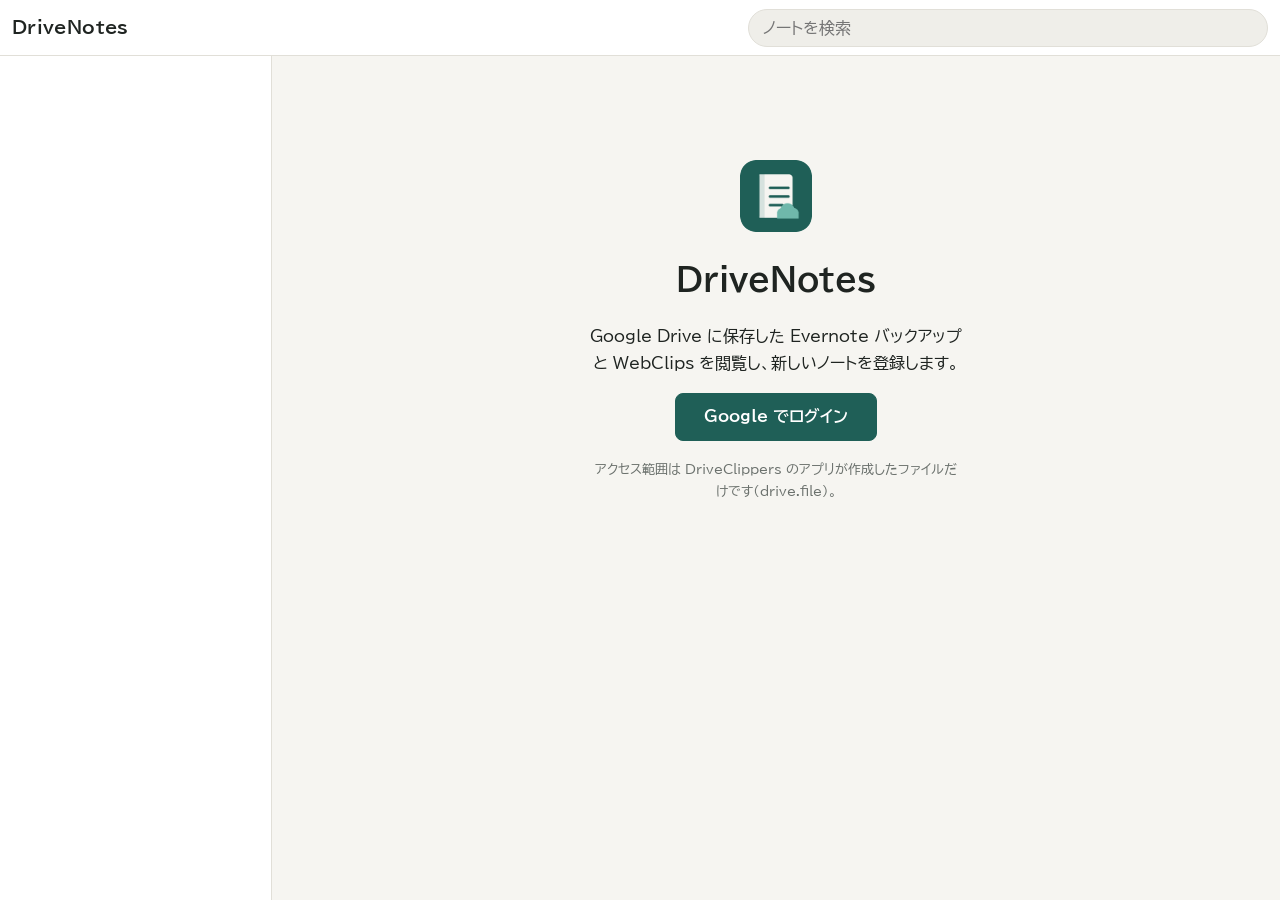
==== drive-notes/index.html @ 7fdf3d96 "Add DriveNotes (ノートの閲覧・登録PWA) under /drive-notes 既存のDriveClipperファイルは変更なし。同じOAuthクライアント・同じオリジンで動作。  " ====
<!doctype html>
<html lang="ja">
<head>
<meta charset="utf-8">
<meta name="viewport" content="width=device-width, initial-scale=1, viewport-fit=cover">
<title>DriveNotes</title>
<meta name="description" content="Google Drive に保存したノート（Evernote バックアップ・WebClips）の閲覧と登録">
<meta name="theme-color" content="#1f5f57">
<link rel="manifest" href="manifest.webmanifest">
<link rel="icon" href="icon-192.png">
<link rel="apple-touch-icon" href="icon-192.png">
<meta name="apple-mobile-web-app-capable" content="yes">
<meta name="apple-mobile-web-app-title" content="DriveNotes">
<link rel="preconnect" href="https://fonts.googleapis.com">
<link rel="preconnect" href="https://fonts.gstatic.com" crossorigin>
<link href="https://fonts.googleapis.com/css2?family=BIZ+UDPGothic:wght@400;700&display=swap" rel="stylesheet">
<link rel="stylesheet" href="style.css">
</head>
<body>
<header class="topbar">
  <button class="icon-btn" id="menuBtn" aria-label="メニュー">
    <svg viewBox="0 0 24 24" width="22" height="22"><path d="M3 6h18M3 12h18M3 18h18" stroke="currentColor" stroke-width="2" fill="none" stroke-linecap="round"/></svg>
  </button>
  <a class="brand" href="#/">DriveNotes</a>
  <form class="search" id="searchForm" role="search">
    <input id="searchInput" type="search" placeholder="ノートを検索" enterkeyhint="search" autocomplete="off">
  </form>
</header>

<div class="layout">
  <nav class="sidebar" id="sidebar" aria-label="ノートブック"></nav>
  <div class="scrim" id="scrim"></div>
  <main id="main" tabindex="-1"></main>
</div>

<a class="fab" id="fab" href="#/new" aria-label="新しいノート">
  <svg viewBox="0 0 24 24" width="26" height="26"><path d="M12 5v14M5 12h14" stroke="currentColor" stroke-width="2.4" fill="none" stroke-linecap="round"/></svg>
</a>
<div class="toast" id="toast" role="status" aria-live="polite"></div>
<div class="lightbox" id="lightbox" hidden></div>

<script src="config.js"></script>
<script src="lib/marked.min.js"></script>
<script src="lib/purify.min.js"></script>
<script src="https://accounts.google.com/gsi/client" async></script>
<script src="app.js"></script>
</body>
</html>
---- drive-notes/style.css ----
:root {
  --bg: #f6f5f1;
  --surface: #ffffff;
  --surface-2: #efeee9;
  --line: #e1dfd8;
  --text: #1f2421;
  --muted: #6b716d;
  --accent: #1f5f57;
  --accent-ink: #ffffff;
  --accent-soft: #e2efec;
  --danger: #a23b2a;
  --shadow: 0 1px 2px rgba(20, 30, 25, .06), 0 4px 16px rgba(20, 30, 25, .06);
  --radius: 10px;
  --side: 272px;
  --top: 56px;
  --font: "BIZ UDPGothic", "Hiragino Sans", "Yu Gothic UI", "Meiryo", "Noto Sans JP", sans-serif;
  color-scheme: light;
}
@media (prefers-color-scheme: dark) {
  :root {
    --bg: #141716;
    --surface: #1c201e;
    --surface-2: #242927;
    --line: #2f3532;
    --text: #e6e9e7;
    --muted: #9aa29e;
    --accent: #6fb8ab;
    --accent-ink: #0d1f1c;
    --accent-soft: #20332f;
    --danger: #e5826f;
    --shadow: 0 1px 2px rgba(0, 0, 0, .3), 0 4px 16px rgba(0, 0, 0, .25);
    color-scheme: dark;
  }
}

* { box-sizing: border-box; }
html { -webkit-text-size-adjust: 100%; }
body {
  margin: 0;
  background: var(--bg);
  color: var(--text);
  font-family: var(--font);
  font-size: 16px;
  line-height: 1.7;
}
a { color: var(--accent); }
button, input, select, textarea { font: inherit; color: inherit; }
svg { flex: none; }

/* ---- 上部バー */
.topbar {
  position: sticky; top: 0; z-index: 30;
  height: calc(var(--top) + env(safe-area-inset-top));
  padding: env(safe-area-inset-top) 12px 0;
  display: flex; align-items: center; gap: 10px;
  background: var(--surface);
  border-bottom: 1px solid var(--line);
}
.brand { font-weight: 700; font-size: 18px; text-decoration: none; color: var(--text); letter-spacing: .02em; white-space: nowrap; }
.icon-btn {
  width: 40px; height: 40px; border: 0; border-radius: 8px; background: none;
  display: grid; place-items: center; cursor: pointer; color: var(--text);
}
.icon-btn:hover { background: var(--surface-2); }
.search { flex: 1; max-width: 520px; margin-left: auto; }
.search input {
  width: 100%; height: 38px; padding: 0 14px;
  border: 1px solid var(--line); border-radius: 999px; background: var(--surface-2);
}
.search input:focus { outline: 2px solid var(--accent); outline-offset: 0; background: var(--surface); }

/* ---- レイアウト */
.layout { display: flex; min-height: calc(100vh - var(--top)); }
.sidebar {
  width: var(--side); flex: none;
  position: sticky; top: var(--top); height: calc(100vh - var(--top));
  overflow-y: auto; padding: 12px 8px 40px;
  background: var(--surface); border-right: 1px solid var(--line);
}
.sidebar a {
  display: flex; align-items: center; gap: 10px;
  padding: 7px 12px; border-radius: 8px;
  color: var(--text); text-decoration: none; font-size: 15px;
}
.sidebar a span { overflow: hidden; text-overflow: ellipsis; white-space: nowrap; }
.sidebar a:hover { background: var(--surface-2); }
.sidebar a.active { background: var(--accent-soft); color: var(--accent); font-weight: 700; }
.sidebar .new-note { color: var(--accent); font-weight: 700; }
.nav-head {
  display: flex; align-items: center; justify-content: space-between;
  margin: 18px 12px 4px; font-size: 12px; color: var(--muted); letter-spacing: .04em;
}
.link-btn { border: 0; background: none; color: var(--accent); cursor: pointer; font-size: 12px; padding: 2px 4px; }
.scrim { display: none; }
main { flex: 1; min-width: 0; outline: none; }

.only-mobile { display: none; }
@media (max-width: 860px) {
  .sidebar {
    position: fixed; z-index: 40; top: 0; left: 0; bottom: 0; height: 100%;
    padding-top: calc(16px + env(safe-area-inset-top));
    transform: translateX(-102%); transition: transform .22s ease;
    box-shadow: var(--shadow);
  }
  .drawer-open .sidebar { transform: none; }
  .drawer-open .scrim { display: block; position: fixed; inset: 0; z-index: 35; background: rgba(0, 0, 0, .35); }
  .only-mobile { display: inline-flex; }
  .brand { font-size: 16px; }
}
@media (min-width: 861px) { #menuBtn { display: none; } }

/* ---- ページ */
.page { max-width: 860px; margin: 0 auto; padding: 20px 20px 120px; }
.page-head { display: flex; align-items: baseline; gap: 12px; flex-wrap: wrap; }
.page-head .btn { margin-left: auto; }
.page-title { font-size: 24px; margin: 6px 0 14px; line-height: 1.4; }
.sec { font-size: 14px; color: var(--muted); margin: 28px 0 8px; font-weight: 700; letter-spacing: .04em; }
.count { color: var(--muted); font-size: 14px; }
.muted { color: var(--muted); }
.crumbs { font-size: 13px; color: var(--muted); display: flex; flex-wrap: wrap; gap: 4px; align-items: center; }
.crumbs a { color: var(--muted); text-decoration: none; }
.crumbs a:hover { color: var(--accent); text-decoration: underline; }
.crumbs .sep { opacity: .6; }

.quick { display: flex; gap: 10px; flex-wrap: wrap; }

.list {
  background: var(--surface); border: 1px solid var(--line); border-radius: var(--radius);
  overflow: hidden;
}
.row {
  display: flex; gap: 12px; align-items: center;
  padding: 11px 16px; text-decoration: none; color: var(--text);
  border-top: 1px solid var(--line);
}
.row:first-child { border-top: 0; }
.row:hover { background: var(--surface-2); }
.row svg { color: var(--muted); }
.row.folder svg { color: var(--accent); }
.row-main { min-width: 0; flex: 1; }
.row-title { font-weight: 700; overflow: hidden; text-overflow: ellipsis; white-space: nowrap; }
.row-sub { font-size: 13px; color: var(--muted); overflow: hidden; text-overflow: ellipsis; white-space: nowrap; }
.list:empty { display: none; }

.grid { display: grid; grid-template-columns: repeat(auto-fill, minmax(180px, 1fr)); gap: 10px; }
.tile {
  display: flex; gap: 10px; align-items: center;
  padding: 14px; background: var(--surface); border: 1px solid var(--line); border-radius: var(--radius);
  text-decoration: none; color: var(--text); font-weight: 700;
}
.tile svg { color: var(--accent); }
.tile:hover { border-color: var(--accent); }
.tile span { overflow: hidden; text-overflow: ellipsis; white-space: nowrap; }

.filter { margin: 0 0 12px; }
.filter input {
  width: 100%; height: 40px; padding: 0 14px;
  border: 1px solid var(--line); border-radius: 8px; background: var(--surface);
}
.more { display: block; margin: 16px auto 0; }

/* ---- ボタン */
.btn {
  display: inline-flex; align-items: center; justify-content: center; gap: 6px;
  min-height: 40px; padding: 0 16px;
  border: 1px solid var(--line); border-radius: 8px; background: var(--surface);
  color: var(--text); text-decoration: none; cursor: pointer; font-weight: 700; font-size: 15px;
}
.btn:hover { border-color: var(--accent); }
.btn:disabled { opacity: .55; cursor: default; }
.btn.primary { background: var(--accent); color: var(--accent-ink); border-color: var(--accent); }
.btn.small { min-height: 32px; padding: 0 12px; font-size: 13px; }
.btn.large { min-height: 48px; padding: 0 28px; font-size: 16px; }

.fab {
  position: fixed; z-index: 25; right: 20px; bottom: calc(20px + env(safe-area-inset-bottom));
  width: 58px; height: 58px; border-radius: 50%;
  display: grid; place-items: center;
  background: var(--accent); color: var(--accent-ink); box-shadow: var(--shadow);
}
.fab[hidden] { display: none; }

/* ---- 状態表示 */
.state { text-align: center; padding: 80px 20px; color: var(--muted); }
.state.error h2 { color: var(--text); font-size: 18px; }
.spinner {
  width: 28px; height: 28px; margin: 0 auto 12px;
  border: 3px solid var(--line); border-top-color: var(--accent); border-radius: 50%;
  animation: spin .8s linear infinite;
}
@keyframes spin { to { transform: rotate(360deg); } }

.login { max-width: 420px; margin: 8vh auto; padding: 32px 24px; text-align: center; }
.login img { border-radius: 16px; }
.login h1 { margin: 12px 0 4px; }
.login .notice { background: var(--accent-soft); padding: 10px 14px; border-radius: 8px; }
.login .fine { font-size: 13px; color: var(--muted); margin-top: 18px; }

.relogin {
  position: fixed; z-index: 50; left: 50%; transform: translateX(-50%);
  top: calc(var(--top) + 10px + env(safe-area-inset-top));
  display: flex; gap: 12px; align-items: center; flex-wrap: wrap; justify-content: center;
  padding: 10px 16px; background: var(--surface); border: 1px solid var(--accent); border-radius: 10px;
  box-shadow: var(--shadow); max-width: calc(100% - 24px);
}
.toast {
  position: fixed; z-index: 60; left: 50%; bottom: calc(96px + env(safe-area-inset-bottom));
  transform: translate(-50%, 20px); opacity: 0; pointer-events: none;
  background: #26302c; color: #fff; padding: 10px 18px; border-radius: 8px; font-size: 14px;
  transition: .2s; max-width: calc(100% - 32px);
}
.toast.show { opacity: 1; transform: translate(-50%, 0); }

/* ---- ノート */
.note-title { font-size: 26px; line-height: 1.4; margin: 8px 0 6px; word-break: break-word; }
.note-meta { display: flex; flex-wrap: wrap; gap: 6px 16px; font-size: 13px; color: var(--muted); }
.tags { display: flex; flex-wrap: wrap; gap: 6px; margin: 10px 0 0; }
.tag { font-size: 12px; padding: 2px 10px; border-radius: 999px; background: var(--accent-soft); color: var(--accent); }
.md {
  margin-top: 20px; padding: 22px 24px;
  background: var(--surface); border: 1px solid var(--line); border-radius: var(--radius);
  word-break: break-word; overflow-wrap: anywhere;
}
.md > :first-child { margin-top: 0; }
.md > :last-child { margin-bottom: 0; }
.md img { max-width: 100%; height: auto; border-radius: 6px; cursor: zoom-in; display: inline-block; }
.md img.pending { min-width: 160px; min-height: 120px; background: var(--surface-2); animation: pulse 1.2s ease-in-out infinite; }
.md img.missing { min-width: 160px; min-height: 60px; background: var(--surface-2); outline: 1px dashed var(--line); }
@keyframes pulse { 50% { opacity: .5; } }
.md a.att-link {
  display: inline-flex; align-items: center; gap: 4px;
  padding: 4px 10px; border: 1px solid var(--line); border-radius: 8px;
  background: var(--surface-2); text-decoration: none; font-size: 14px;
}
.md table { border-collapse: collapse; display: block; overflow-x: auto; }
.md td, .md th { border: 1px solid var(--line); padding: 4px 8px; }
.md pre { background: var(--surface-2); padding: 12px; border-radius: 8px; overflow-x: auto; }
.md blockquote { margin: 0; padding-left: 14px; border-left: 3px solid var(--line); color: var(--muted); }
.md hr { border: 0; border-top: 1px solid var(--line); }
.note-foot { display: flex; gap: 10px; flex-wrap: wrap; margin-top: 18px; }

.lightbox {
  position: fixed; inset: 0; z-index: 70; background: rgba(0, 0, 0, .9);
  display: flex; flex-direction: column; align-items: center; justify-content: center; padding: 16px;
}
.lightbox[hidden] { display: none; }
.lightbox img { max-width: 100%; max-height: calc(100% - 70px); object-fit: contain; }
.lb-bar { display: flex; gap: 14px; align-items: center; color: #ddd; font-size: 13px; margin-top: 12px; flex-wrap: wrap; justify-content: center; }
.lb-bar a { color: #9fd6cb; }

/* ---- 登録フォーム */
.editor { display: grid; gap: 16px; }
.editor.drop { outline: 2px dashed var(--accent); outline-offset: 8px; border-radius: 8px; }
.field { display: grid; gap: 6px; }
.field > span { font-size: 13px; font-weight: 700; color: var(--muted); }
.field input[type=text], .field select, .field textarea {
  width: 100%; padding: 10px 12px;
  border: 1px solid var(--line); border-radius: 8px; background: var(--surface);
}
.field input[type=text]:focus, .field select:focus, .field textarea:focus { outline: 2px solid var(--accent); outline-offset: -1px; }
.field textarea { min-height: 220px; resize: vertical; line-height: 1.7; }
.field input[name=title] { font-size: 18px; font-weight: 700; }
.attach-btns { display: flex; gap: 10px; flex-wrap: wrap; }
.check { display: flex; gap: 8px; align-items: center; font-size: 14px; color: var(--muted); margin-top: 4px; }
.thumbs { display: grid; grid-template-columns: repeat(auto-fill, minmax(120px, 1fr)); gap: 10px; }
.thumbs:empty { display: none; }
.thumb {
  position: relative; background: var(--surface); border: 1px solid var(--line); border-radius: 8px;
  padding: 6px; font-size: 12px;
}
.thumb img, .file-ico {
  width: 100%; aspect-ratio: 1; object-fit: cover; border-radius: 6px; background: var(--surface-2);
}
.file-ico { display: grid; place-items: center; align-content: center; gap: 4px; color: var(--muted); font-weight: 700; }
.thumb-name { margin-top: 4px; overflow: hidden; text-overflow: ellipsis; white-space: nowrap; }
.thumb-size { color: var(--muted); }
.thumb-del {
  position: absolute; top: 2px; right: 2px; width: 28px; height: 28px; border-radius: 50%;
  border: 0; background: rgba(0, 0, 0, .6); color: #fff; cursor: pointer; font-size: 16px; line-height: 1;
}
.progress .bar { height: 8px; background: var(--surface-2); border-radius: 999px; overflow: hidden; }
.progress .bar i { display: block; height: 100%; width: 0; background: var(--accent); transition: width .2s; }
.progress p { font-size: 13px; color: var(--muted); margin: 6px 0 0; }
.actions { display: flex; gap: 10px; flex-wrap: wrap; }

@media (max-width: 560px) {
  .page { padding: 14px 14px 120px; }
  .page-title { font-size: 21px; }
  .note-title { font-size: 22px; }
  .md { padding: 16px; }
  .actions .btn { flex: 1; }
}
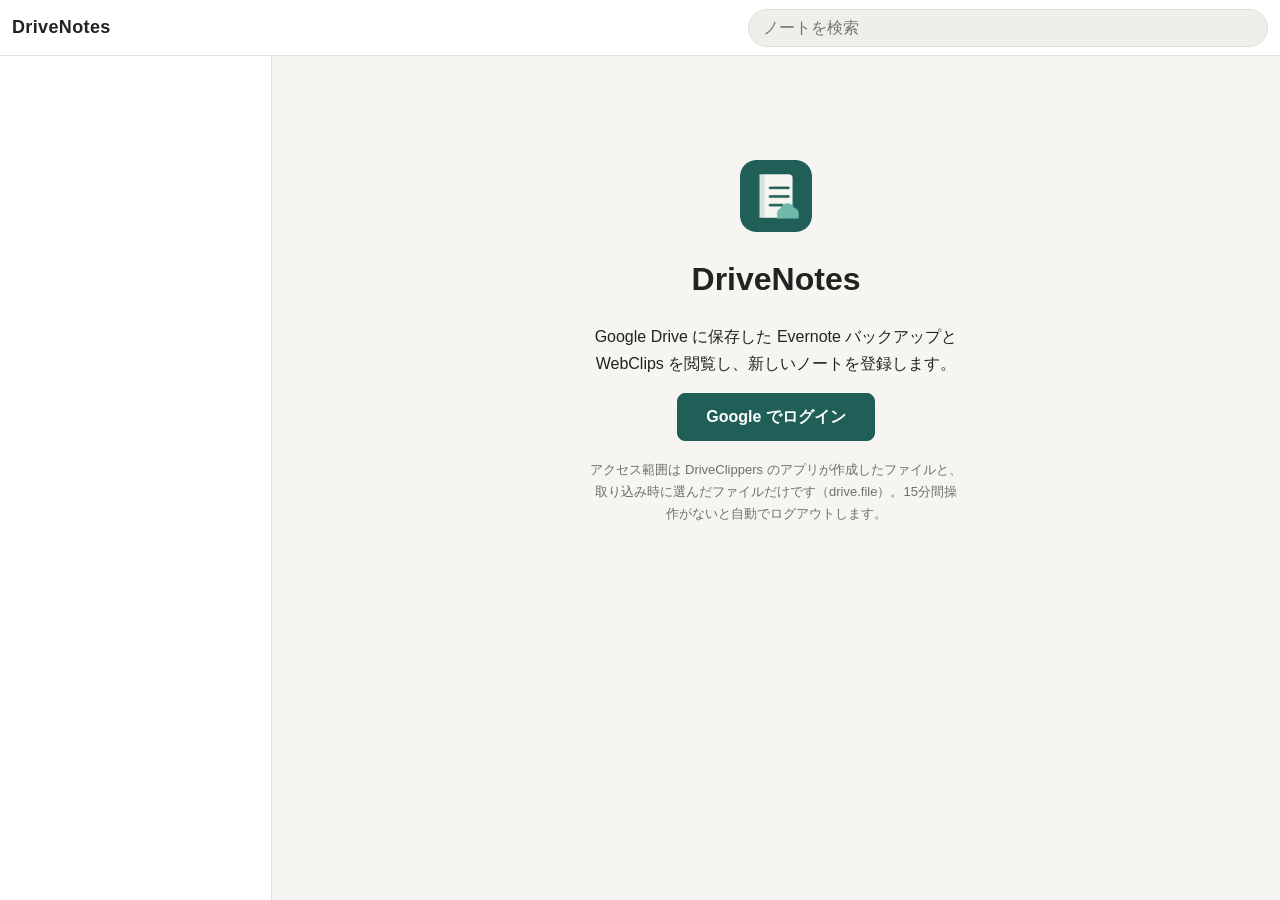
==== commit 30746333: "DriveNotes: 15分自動ログアウト・CSP・Driveからの取り込み（Google Picker）を追加 Co-Authored-By: Claude Opus 5.5 <noreply@a" ====
--- a/drive-notes/index.html
+++ b/drive-notes/index.html
@@ -2,6 +2,8 @@
 <html lang="ja">
 <head>
 <meta charset="utf-8">
+<meta http-equiv="Content-Security-Policy" content="default-src 'self'; script-src 'self' https://accounts.google.com https://apis.google.com https://www.gstatic.com; style-src 'self' 'unsafe-inline' https://fonts.googleapis.com https://accounts.google.com; font-src https://fonts.gstatic.com; img-src 'self' blob: data: https:; connect-src 'self' https://www.googleapis.com https://accounts.google.com https://content.googleapis.com; frame-src https://accounts.google.com https://docs.google.com https://drive.google.com https://content.googleapis.com; object-src 'none'; base-uri 'self'; form-action 'self'">
+<meta name="referrer" content="strict-origin-when-cross-origin">
 <meta name="viewport" content="width=device-width, initial-scale=1, viewport-fit=cover">
 <title>DriveNotes</title>
 <meta name="description" content="Google Drive に保存したノート（Evernote バックアップ・WebClips）の閲覧と登録">
--- a/drive-notes/style.css
+++ b/drive-notes/style.css
@@ -112,7 +112,7 @@
 /* ---- ページ */
 .page { max-width: 860px; margin: 0 auto; padding: 20px 20px 120px; }
 .page-head { display: flex; align-items: baseline; gap: 12px; flex-wrap: wrap; }
-.page-head .btn { margin-left: auto; }
+.head-actions { margin-left: auto; display: flex; gap: 8px; flex-wrap: wrap; }
 .page-title { font-size: 24px; margin: 6px 0 14px; line-height: 1.4; }
 .sec { font-size: 14px; color: var(--muted); margin: 28px 0 8px; font-weight: 700; letter-spacing: .04em; }
 .count { color: var(--muted); font-size: 14px; }
@@ -237,6 +237,21 @@
 .md pre { background: var(--surface-2); padding: 12px; border-radius: 8px; overflow-x: auto; }
 .md blockquote { margin: 0; padding-left: 14px; border-left: 3px solid var(--line); color: var(--muted); }
 .md hr { border: 0; border-top: 1px solid var(--line); }
+.note-tools { display: flex; gap: 8px; flex-wrap: wrap; margin-top: 14px; }
+.btn.danger { color: var(--danger); }
+.btn.danger:hover { border-color: var(--danger); }
+.btn.danger-fill { background: var(--danger); border-color: var(--danger); color: #fff; }
+
+.dlg {
+  width: min(440px, calc(100% - 32px)); padding: 22px; border: 1px solid var(--line); border-radius: 14px;
+  background: var(--surface); color: var(--text); box-shadow: var(--shadow);
+}
+.dlg::backdrop { background: rgba(0, 0, 0, .45); }
+.dlg h2 { margin: 0 0 8px; font-size: 18px; }
+.dlg .muted { font-size: 14px; margin: 0 0 14px; }
+.dlg form { display: grid; gap: 12px; }
+.dlg .actions { margin-top: 6px; }
+.dlg-status { margin: 0; font-size: 14px; color: var(--accent); }
 .note-foot { display: flex; gap: 10px; flex-wrap: wrap; margin-top: 18px; }
 
 .lightbox {
@@ -290,3 +305,7 @@
   .md { padding: 16px; }
   .actions .btn { flex: 1; }
 }
+
+.import-list { margin-top: 12px; }
+.row-sub.ok { color: var(--accent); }
+.row-sub.ng { color: var(--danger); white-space: normal; }
